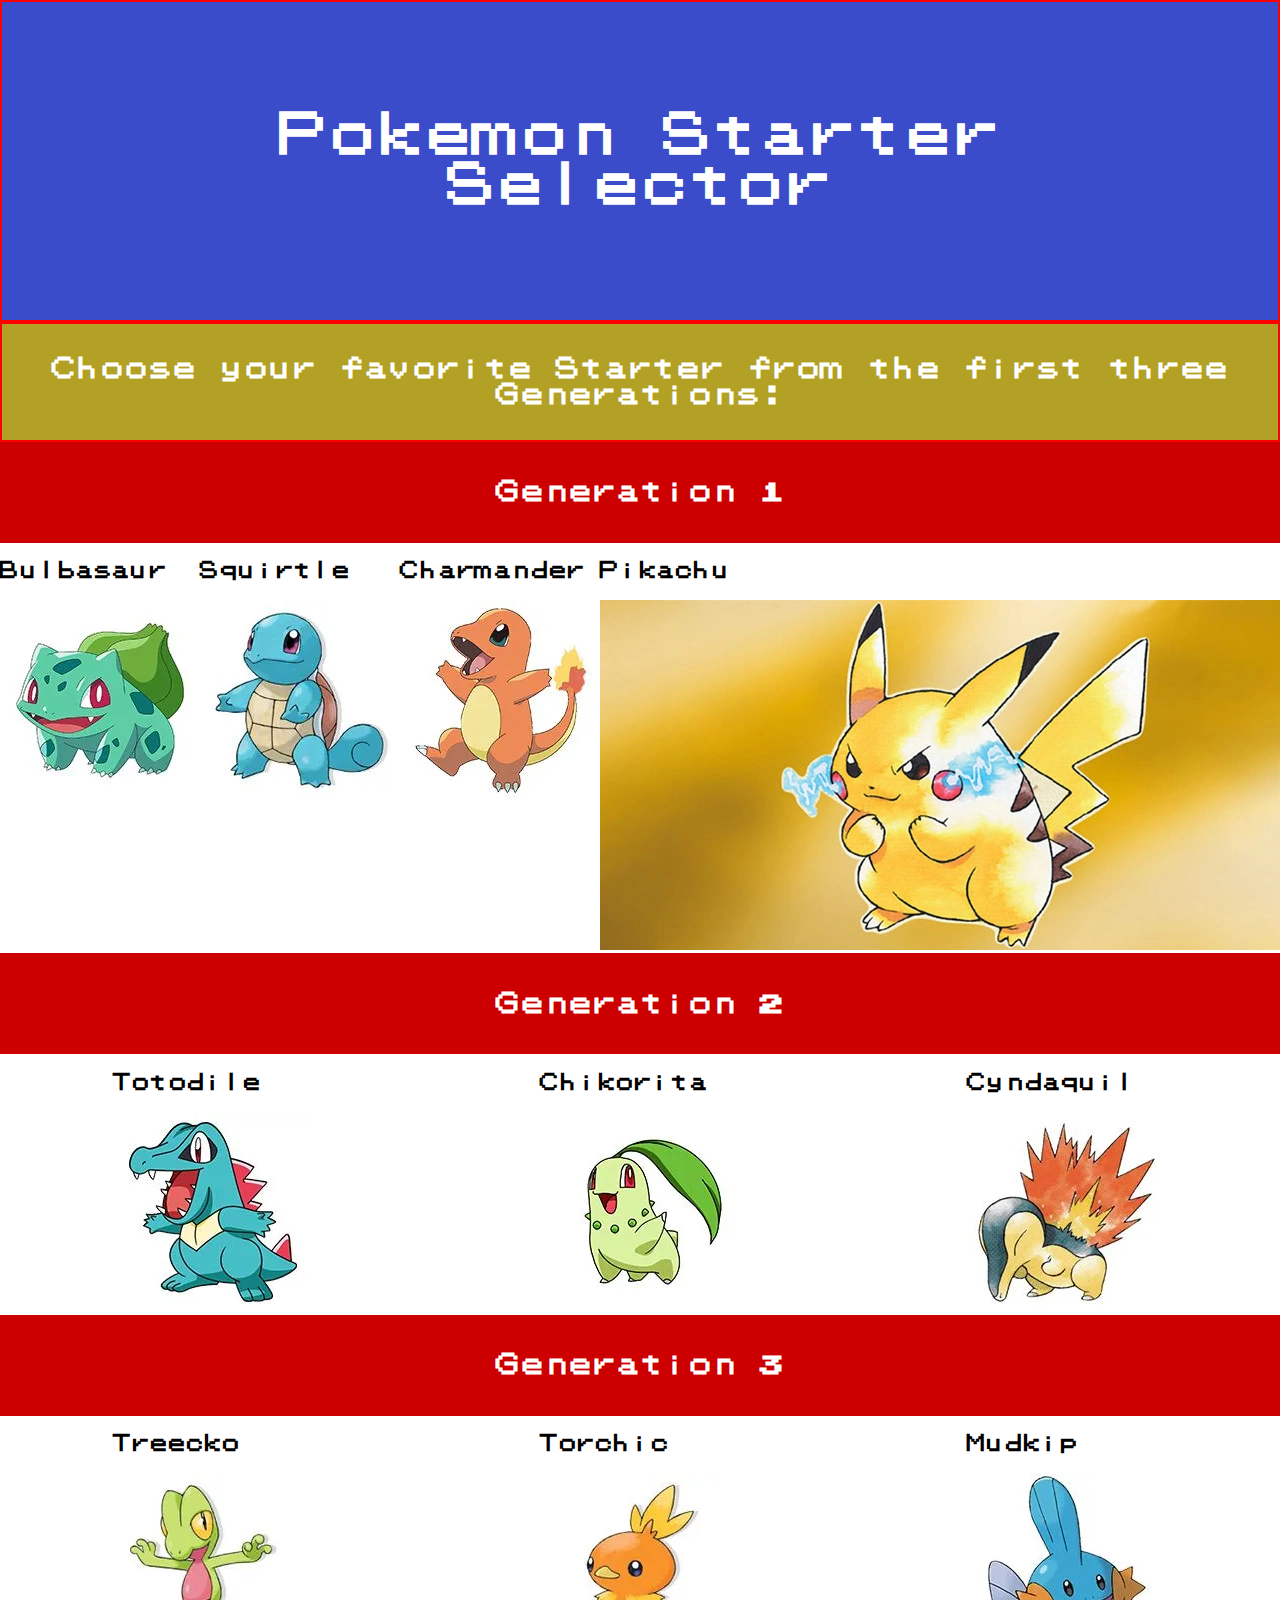
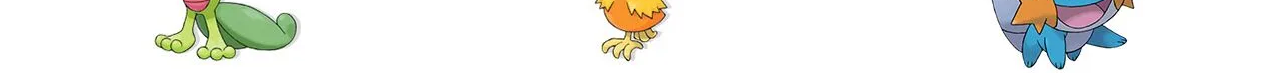
==== index.html @ c331ff49 "fix: fixed file structure" ====
<!doctype html>
<html lang="en-us">
<head>
	<meta charset="utf-8">
	<title>Favorite Pokemon Generation Selector</title>
	<link rel="stylesheet" href="css/main.css">
</head>
<body>
	<div class="h1_section">
	<section>
	<h1>Pokemon Starter Selector</h1>
	</section>
	</div>

	<div class="h2_section">
	<section>
	<h2>Choose your favorite Starter from the first three Generations:</h2>
	</section>
	</div>

	<section class="generation">
	<div class="genOneContainer">
		<div class = "gen1header">
		<h2>Generation 1</h2>
		</div>


		<div class ="row">

		<div class ="col">
		<h3 id="bulbasaurHead">Bulbasaur</h3>
		<img id="bulbasaur" class= "pokemon-image" src="imgs/Bulbasaur-1.webp">
		</div>

		<div class="col">
		<h3 id="squirtleHead">Squirtle</h3>
		<img id="squirtle" class = "pokemon-image" src="imgs/squirtle-1.webp">
		</div>

		<div class="col">
		<h3 id="charmanderHead">Charmander</h3>
		<img id="charmander" class="pokemon-image" src="imgs/Charmander-1.webp">
		</div>

		<div class="col">
		<h3 id="pikachuHead">Pikachu</h3>
		<img id="pikachu" class= "pokemon-image" src=" imgs/02-Pikachu.webp">
		</div>

		</div>
	</div>
	</section>

	<section class="generation">
		<div class="gen1header">
		<h2>Generation 2</h2>
		</div>


		<div class="row">
		<div class="col">
		<h3 id="totodileHead">Totodile</h3>
		<img  id="totodile" class ="pokemon-image" src="imgs/totodile-2.webp">
		</div>
		<div class="col">
		<h3 id="chikoritaHead">Chikorita</h3>
		<img id="chikorita" class ="pokemon-image" src="imgs/chikorita-2.webp">
		</div>
		<div class="col">
		<h3 id="cyndaquilHead">Cyndaquil</h3>
		<img id="cyndaquil" class ="pokemon-image" src="imgs/cyndaquil-2.webp">
		</div>
		</div>
	</div>
	</section>

	<section class="generation">
		<div class="gen1header">
		<h2>Generation 3</h2>
		</div>


		<div class="row">

		<div class="col">
		<h3 id="treeckoHead">Treecko</h3>
		<img id="treecko" class= "pokemon-image" src="imgs/treecko-3.webp">
		</div>

		<div class="col">
		<h3 id="torchicHead">Torchic</h3>
		<img id="torchic" class="pokemon-image" src="imgs/torchic-3.webp">
		</div>

		<div class ="col">
		<h3 id="mudkipHead">Mudkip</h3>
		<img id="mudkip"  class="pokemon-image" src="imgs/mudkip-3.webp">
		</div>

		</div>
	</section>
	<script src="js/main.js"></script>
</body>
</html>
---- css/main.css ----
/* Color Scheme : https://www.schemecolor.com/pokemon-colors.php*/

*{
    box-sizing: border-box;
}

@font-face {
    font-family: PokemonFontFace; /* Give your font a name */
    src: url(PokemonFont.ttf) format(truetype); /* Specify the path to your TFF file */
  }

body{
    margin: 0;
    font-size:16px;
    font-family: PokemonFontFace, sans-serif;
}

.h1_section{
    border:2px solid red;
    text-align:center;
    padding:3.2em;
    border:2px solid red;
    font-size:1.5rem;
    background-color: #3B4CCA;
    color:white;

}
.h2_section{
    border:2px solid red;
    text-align: center;
    padding:0.75em;
    background: #B3A125;
    color:white;


}
.gen1header{
    text-align:center;
    padding:1.1em;
    background-color: #CC0000;
    color:white;
}
.row{
    display:flex;
    justify-content:space-around;


}
.selected {
    border: 5px solid blue; /* Example style for selected Pokémon */
}

.noneSelected{
    border-style:none;
}

/*Threre column layout with the generations.
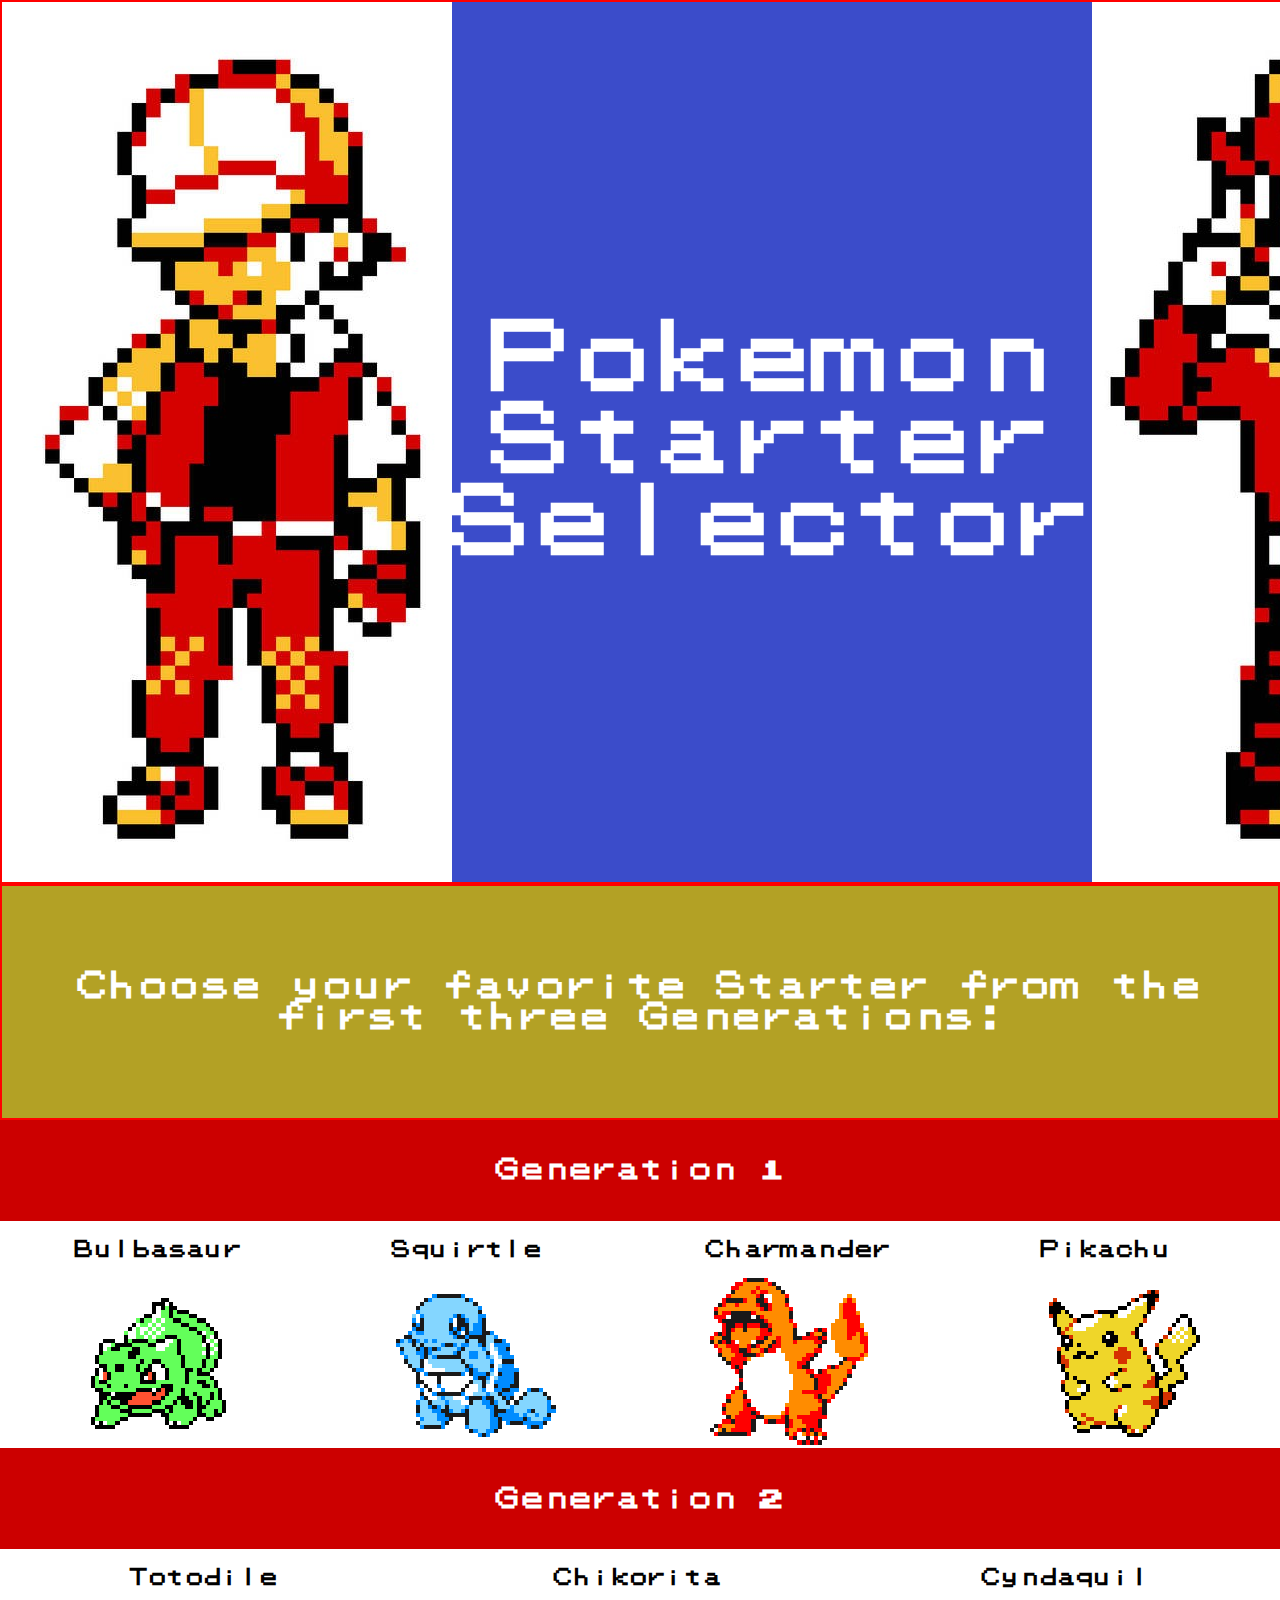
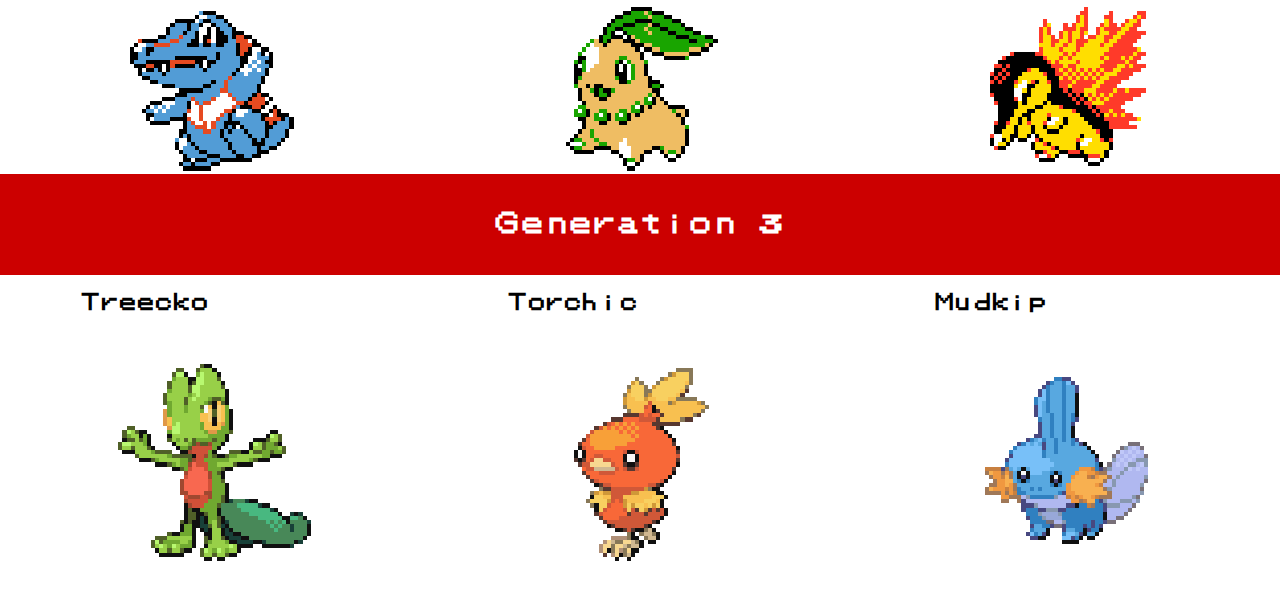
==== commit 933ca9ef: "fix : removed old images for new sprite images and fixed pikachu size" ====
--- a/index.html
+++ b/index.html
@@ -7,8 +7,10 @@
 </head>
 <body>
 	<div class="h1_section">
-	<section>
+	<section class="row">
+	<img src="imgs/ash.jpg" alt="Sprite picture of Red">
 	<h1>Pokemon Starter Selector</h1>
+	<img src="imgs/gary.jpg" alt="Sprite picture of Gary">
 	</section>
 	</div>
 
@@ -20,7 +22,7 @@
 
 	<section class="generation">
 	<div class="genOneContainer">
-		<div class = "gen1header">
+		<div class = "genheader">
 		<h2>Generation 1</h2>
 		</div>
 
@@ -29,22 +31,22 @@
 
 		<div class ="col">
 		<h3 id="bulbasaurHead">Bulbasaur</h3>
-		<img id="bulbasaur" class= "pokemon-image" src="imgs/Bulbasaur-1.webp">
+		<img id="bulbasaur" class= "pokemon-image" src="imgs/0001.png">
 		</div>
 
 		<div class="col">
 		<h3 id="squirtleHead">Squirtle</h3>
-		<img id="squirtle" class = "pokemon-image" src="imgs/squirtle-1.webp">
+		<img id="squirtle" class = "pokemon-image" src="imgs/0007.png">
 		</div>
 
 		<div class="col">
 		<h3 id="charmanderHead">Charmander</h3>
-		<img id="charmander" class="pokemon-image" src="imgs/Charmander-1.webp">
+		<img id="charmander" class="pokemon-image" src="imgs/0004.png">
 		</div>
 
 		<div class="col">
 		<h3 id="pikachuHead">Pikachu</h3>
-		<img id="pikachu" class= "pokemon-image" src=" imgs/02-Pikachu.webp">
+		<img id="pikachu" class= "pokemon-image" src=" imgs/0025.png">
 		</div>
 
 		</div>
@@ -52,7 +54,7 @@
 	</section>
 
 	<section class="generation">
-		<div class="gen1header">
+		<div class="genheader">
 		<h2>Generation 2</h2>
 		</div>
 
@@ -60,22 +62,22 @@
 		<div class="row">
 		<div class="col">
 		<h3 id="totodileHead">Totodile</h3>
-		<img  id="totodile" class ="pokemon-image" src="imgs/totodile-2.webp">
+		<img  id="totodile" class ="pokemon-image" src="imgs/0158.png">
 		</div>
 		<div class="col">
 		<h3 id="chikoritaHead">Chikorita</h3>
-		<img id="chikorita" class ="pokemon-image" src="imgs/chikorita-2.webp">
+		<img id="chikorita" class ="pokemon-image" src="imgs/0152.png">
 		</div>
 		<div class="col">
 		<h3 id="cyndaquilHead">Cyndaquil</h3>
-		<img id="cyndaquil" class ="pokemon-image" src="imgs/cyndaquil-2.webp">
+		<img id="cyndaquil" class ="pokemon-image" src="imgs/0155.png">
 		</div>
 		</div>
 	</div>
 	</section>
 
 	<section class="generation">
-		<div class="gen1header">
+		<div class="genheader">
 		<h2>Generation 3</h2>
 		</div>
 
@@ -84,17 +86,17 @@
 
 		<div class="col">
 		<h3 id="treeckoHead">Treecko</h3>
-		<img id="treecko" class= "pokemon-image" src="imgs/treecko-3.webp">
+		<img id="treecko" class= "pokemon-image" src="imgs/0252.png">
 		</div>
 
 		<div class="col">
 		<h3 id="torchicHead">Torchic</h3>
-		<img id="torchic" class="pokemon-image" src="imgs/torchic-3.webp">
+		<img id="torchic" class="pokemon-image" src="imgs/0255.png">
 		</div>
 
 		<div class ="col">
 		<h3 id="mudkipHead">Mudkip</h3>
-		<img id="mudkip"  class="pokemon-image" src="imgs/mudkip-3.webp">
+		<img id="mudkip"  class="pokemon-image" src="imgs/0258.png">
 		</div>
 
 		</div>
--- a/css/main.css
+++ b/css/main.css
@@ -18,23 +18,29 @@
 .h1_section{
     border:2px solid red;
     text-align:center;
-    padding:3.2em;
+    padding:0em;
     border:2px solid red;
-    font-size:1.5rem;
+    font-size:2.5rem;
     background-color: #3B4CCA;
     color:white;
 
 }
+
+h1{
+    align-self:center;
+}
+
 .h2_section{
     border:2px solid red;
     text-align: center;
-    padding:0.75em;
+    padding:3em;
     background: #B3A125;
     color:white;
+    font-size:1.25em;
 
 
 }
-.gen1header{
+.genheader{
     text-align:center;
     padding:1.1em;
     background-color: #CC0000;
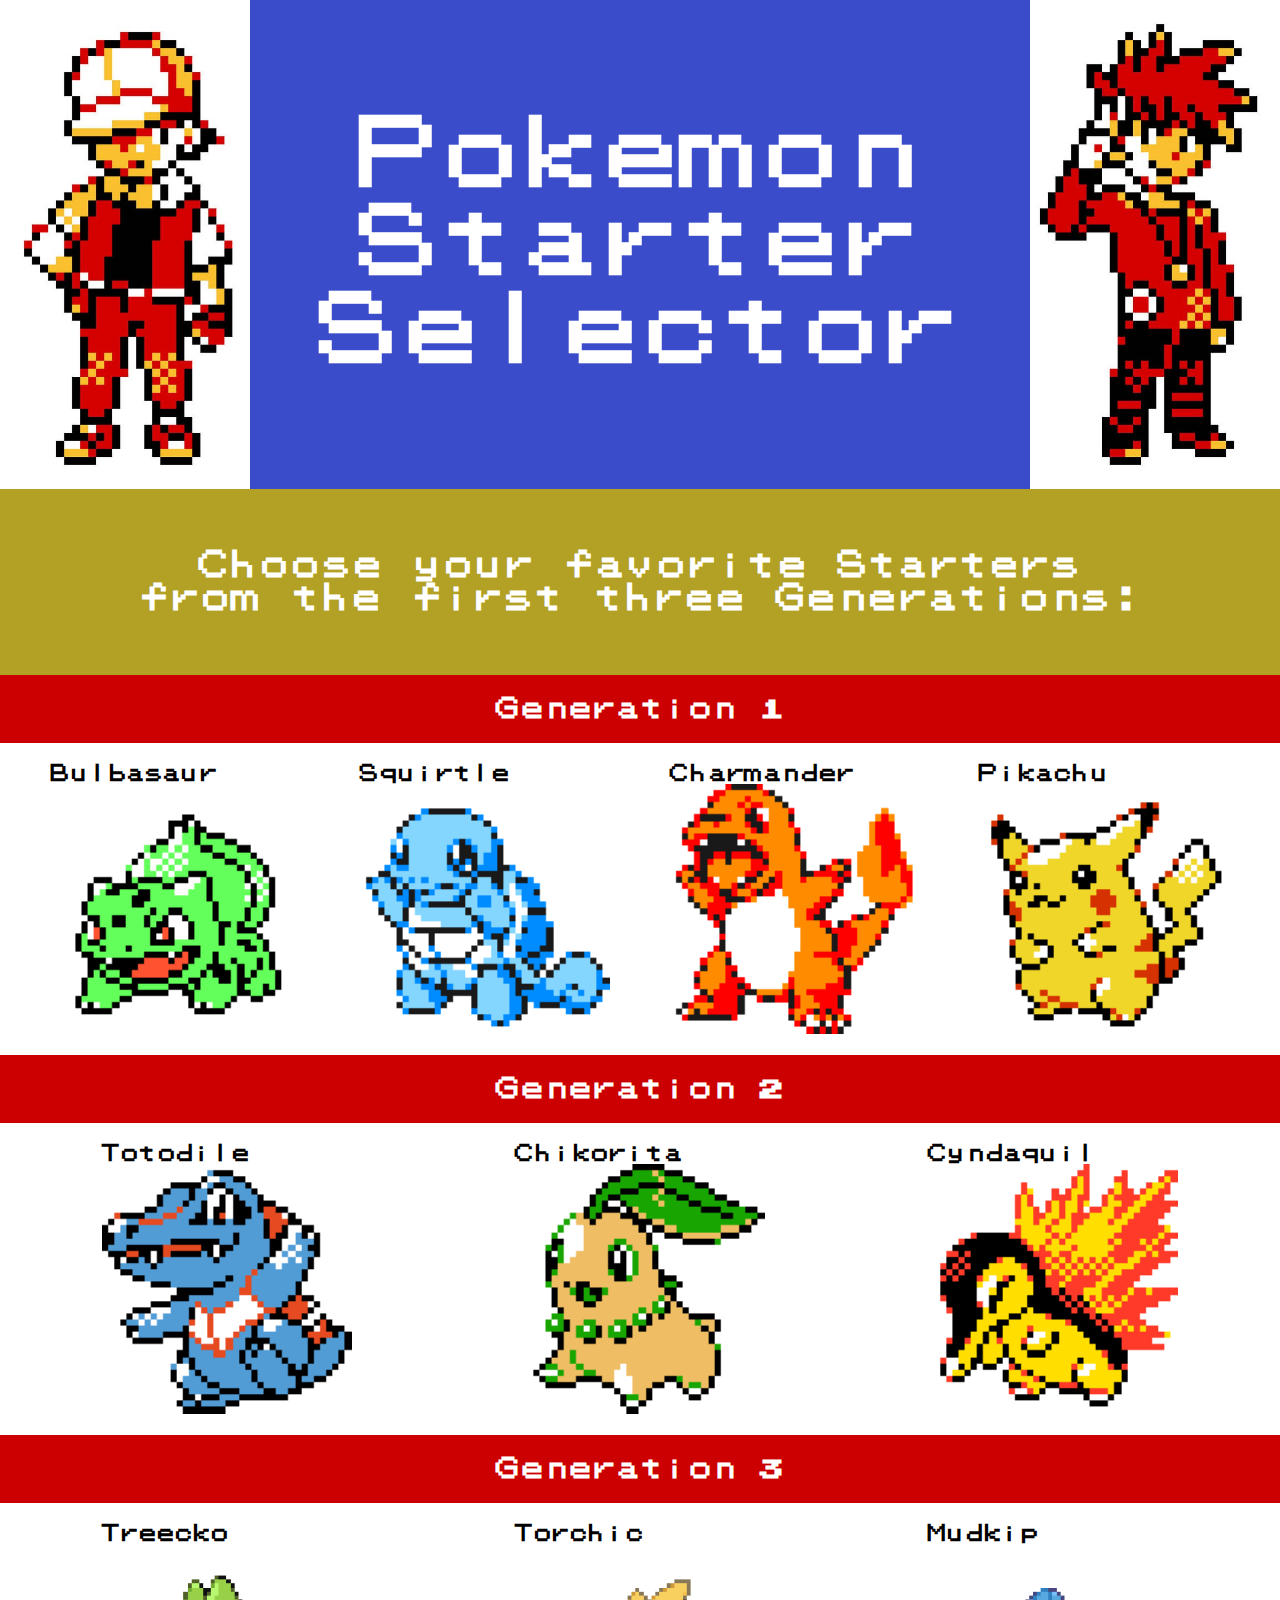
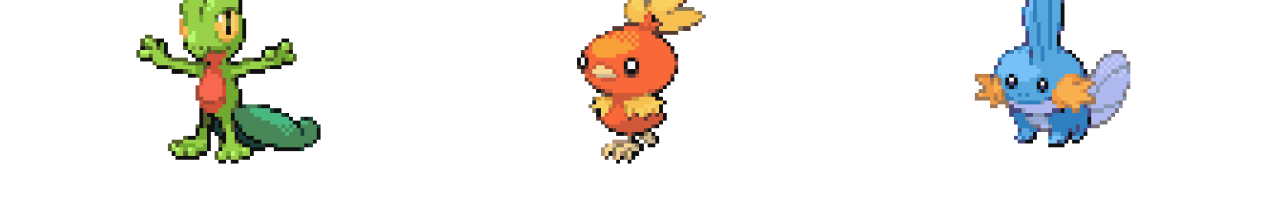
==== commit 5e848f81: "fixed css" ====
--- a/index.html
+++ b/index.html
@@ -7,7 +7,7 @@
 </head>
 <body>
 	<div class="h1_section">
-	<section class="row">
+	<section class="h1row">
 	<img src="imgs/ash.jpg" alt="Sprite picture of Red">
 	<h1>Pokemon Starter Selector</h1>
 	<img src="imgs/gary.jpg" alt="Sprite picture of Gary">
@@ -16,7 +16,7 @@
 
 	<div class="h2_section">
 	<section>
-	<h2>Choose your favorite Starter from the first three Generations:</h2>
+	<h2>Choose your favorite Starters from the first three Generations:</h2>
 	</section>
 	</div>
 
--- a/css/main.css
+++ b/css/main.css
@@ -1,7 +1,75 @@
 /* Color Scheme : https://www.schemecolor.com/pokemon-colors.php*/
+/* Box sizing rules */
+*,
+*::before,
+*::after {
+  box-sizing: border-box;
+}
 
-*{
-    box-sizing: border-box;
+/* Prevent font size inflation */
+html {
+  -moz-text-size-adjust: none;
+  -webkit-text-size-adjust: none;
+  text-size-adjust: none;
+}
+
+/* Remove default margin in favour of better control in authored CSS */
+body, h1, h2, h3, h4, p,
+figure, blockquote, dl, dd {
+  margin: 0;
+}
+
+/* Remove list styles on ul, ol elements with a list role, which suggests default styling will be removed */
+ul[role='list'],
+ol[role='list'] {
+  list-style: none;
+}
+
+/* Set core body defaults */
+body {
+  min-height: 100vh;
+  line-height: 1.5;
+}
+
+/* Set shorter line heights on headings and interactive elements */
+h1, h2, h3, h4,
+button, input, label {
+  line-height: 1.1;
+}
+
+/* Balance text wrapping on headings */
+h1, h2,
+h3, h4 {
+  text-wrap: balance;
+}
+
+/* A elements that don't have a class get default styles */
+a:not([class]) {
+  text-decoration-skip-ink: auto;
+  color: currentColor;
+}
+
+/* Make images easier to work with */
+img,
+picture {
+  max-width: 100%;
+  display: block;
+}
+
+/* Inherit fonts for inputs and buttons */
+input, button,
+textarea, select {
+  font: inherit;
+}
+
+/* Make sure textareas without a rows attribute are not tiny */
+textarea:not([rows]) {
+  min-height: 10em;
+}
+
+/* Anything that has been anchored to should have extra scroll margin */
+:target {
+  scroll-margin-block: 5ex;
 }
 
 @font-face {
@@ -10,16 +78,20 @@
   }
 
 body{
-    margin: 0;
-    font-size:16px;
+
     font-family: PokemonFontFace, sans-serif;
 }
 
+img{
+    max-inline-size: 100%;
+    block-size: auto;
+    height:auto;
+    width: 250px;
+
+}
 .h1_section{
-    border:2px solid red;
     text-align:center;
     padding:0em;
-    border:2px solid red;
     font-size:2.5rem;
     background-color: #3B4CCA;
     color:white;
@@ -31,7 +103,6 @@
 }
 
 .h2_section{
-    border:2px solid red;
     text-align: center;
     padding:3em;
     background: #B3A125;
@@ -42,15 +113,22 @@
 }
 .genheader{
     text-align:center;
-    padding:1.1em;
+    padding:1.3em;
     background-color: #CC0000;
     color:white;
 }
-.row{
+.row,.h1row{
     display:flex;
     justify-content:space-around;
 
 
+}
+
+.row{
+    padding:1.3em;
+}
+.h1row{
+    padding:0em;
 }
 .selected {
     border: 5px solid blue; /* Example style for selected Pokémon */
